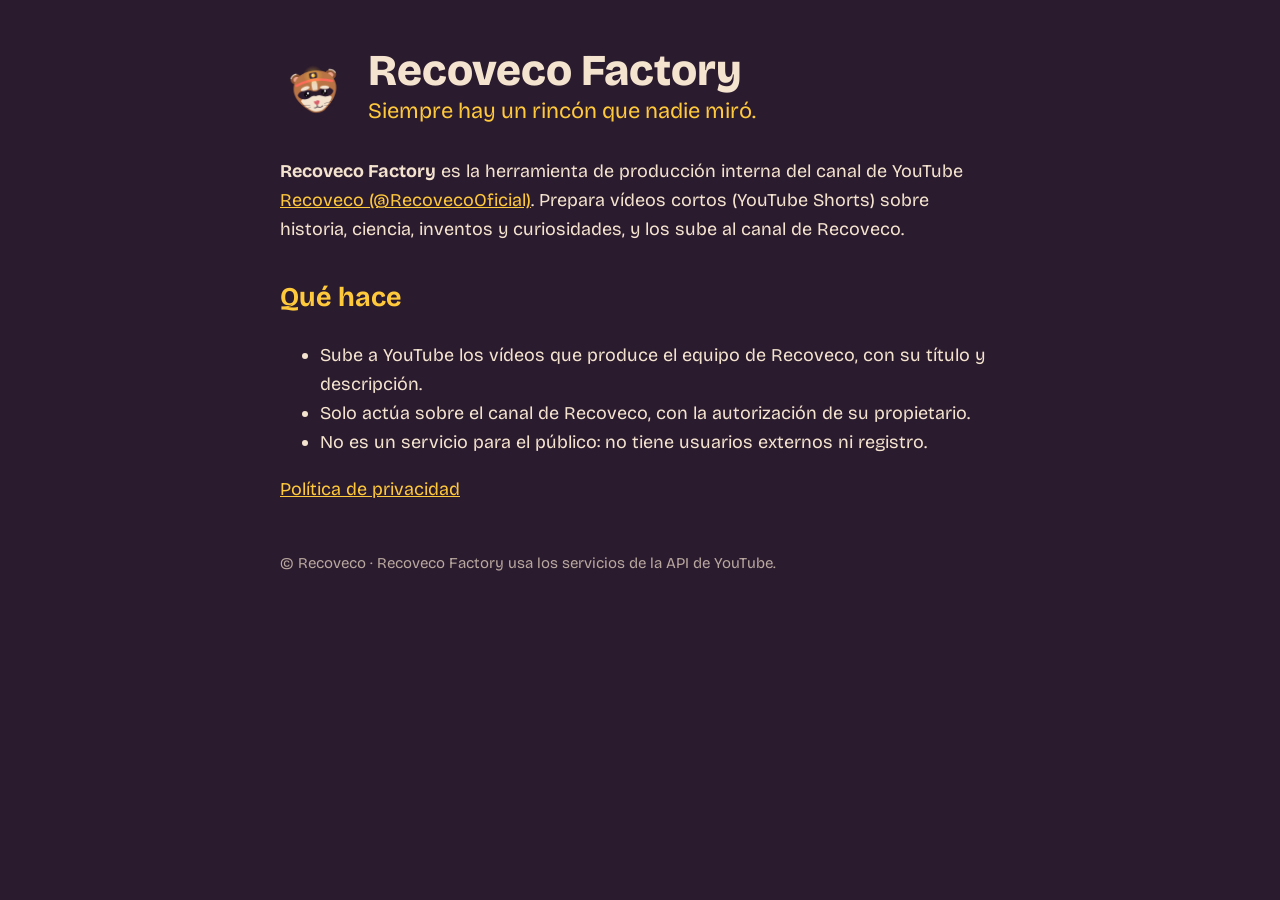
==== index.html @ 9da53783 "Add files via upload" ====
<!doctype html><html lang="es"><head><meta charset="utf-8"><meta name="viewport" content="width=device-width,initial-scale=1">
<title>Recoveco Factory</title><link rel="stylesheet" href="estilo.css"></head><body><main>
<header><img src="reco.png" alt="Reco, la mascota de Recoveco"><div><h1>Recoveco Factory</h1><p class="lema">Siempre hay un rincón que nadie miró.</p></div></header>
<p><strong>Recoveco Factory</strong> es la herramienta de producción interna del canal de YouTube
<a href="https://www.youtube.com/@RecovecoOficial">Recoveco (@RecovecoOficial)</a>. Prepara vídeos cortos
(YouTube Shorts) sobre historia, ciencia, inventos y curiosidades, y los sube al canal de Recoveco.</p>
<h2>Qué hace</h2>
<ul><li>Sube a YouTube los vídeos que produce el equipo de Recoveco, con su título y descripción.</li>
<li>Solo actúa sobre el canal de Recoveco, con la autorización de su propietario.</li>
<li>No es un servicio para el público: no tiene usuarios externos ni registro.</li></ul>
<p><a href="privacidad.html">Política de privacidad</a></p>
<footer>© Recoveco · Recoveco Factory usa los servicios de la API de YouTube.</footer>
</main></body></html>
---- estilo.css ----
@import url('https://fonts.googleapis.com/css2?family=Bricolage+Grotesque:opsz,wght@12..96,500;12..96,800&display=swap');
:root{--ciruela:#2B1B2E;--crema:#F4E4CF;--luz:#FFC93C;--coral:#FF6B5A}
*{box-sizing:border-box}
body{margin:0;background:var(--ciruela);color:var(--crema);font:18px/1.6 'Bricolage Grotesque',system-ui,sans-serif}
main{max-width:760px;margin:0 auto;padding:48px 20px}
header{display:flex;align-items:center;gap:16px;margin-bottom:28px}
header img{width:72px;height:72px}
h1{font-weight:800;font-size:44px;margin:0;line-height:1.05}
h2{color:var(--luz);margin-top:32px}
a{color:var(--luz)}
.lema{color:var(--luz);font-size:22px;margin:0}
footer{margin-top:48px;font-size:15px;opacity:.7}
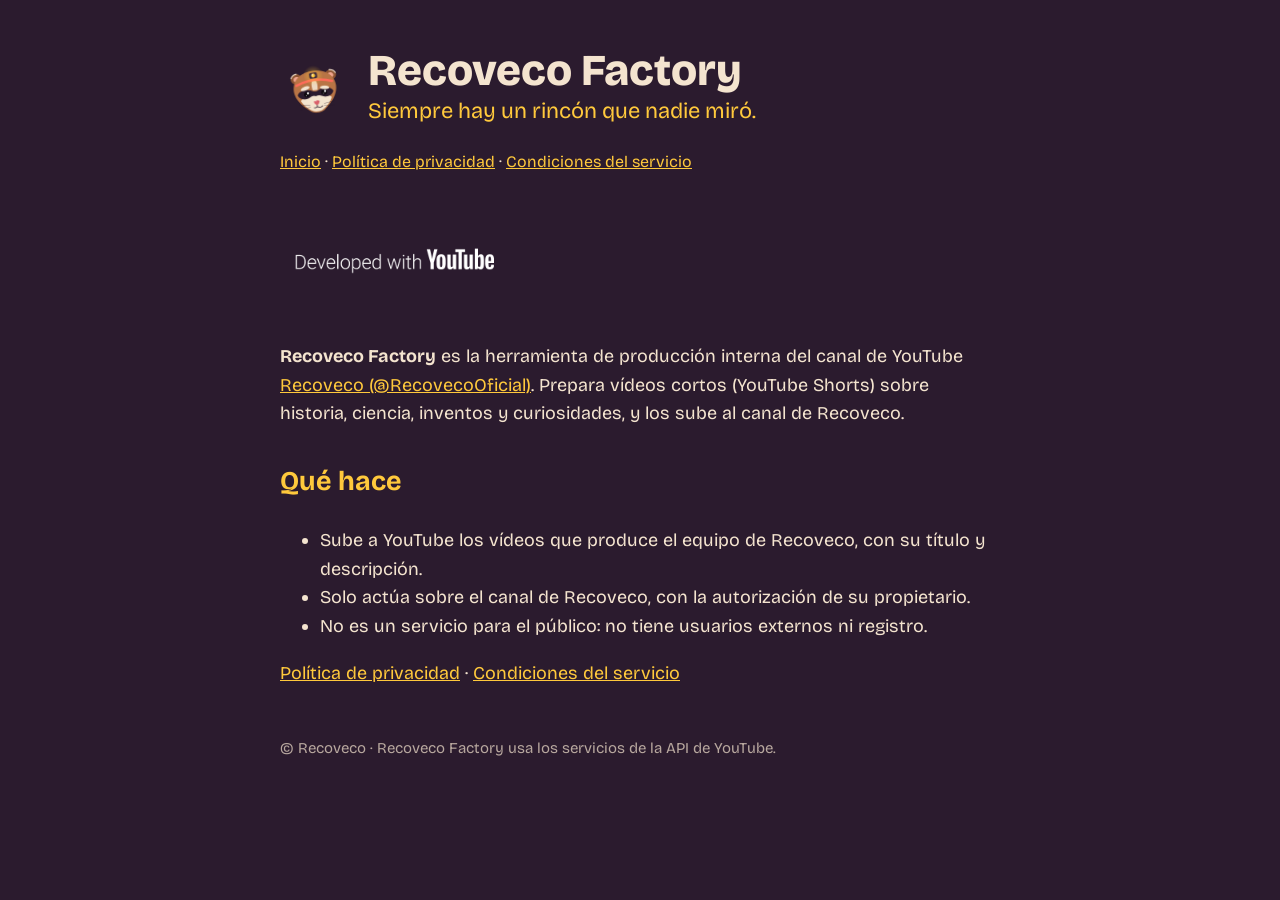
==== commit e324d1f6: "Add files via upload" ====
--- a/index.html
+++ b/index.html
@@ -1,6 +1,8 @@
 <!doctype html><html lang="es"><head><meta charset="utf-8"><meta name="viewport" content="width=device-width,initial-scale=1">
 <title>Recoveco Factory</title><link rel="stylesheet" href="estilo.css"></head><body><main>
 <header><img src="reco.png" alt="Reco, la mascota de Recoveco"><div><h1>Recoveco Factory</h1><p class="lema">Siempre hay un rincón que nadie miró.</p></div></header>
+<nav class="menu"><a href="index.html">Inicio</a> · <a href="privacidad.html">Política de privacidad</a> · <a href="terminos.html">Condiciones del servicio</a></nav>
+<a class="yt" href="https://www.youtube.com/@RecovecoOficial" title="Canal Recoveco en YouTube"><img src="developed-with-youtube.png" alt="Developed with YouTube"></a>
 <p><strong>Recoveco Factory</strong> es la herramienta de producción interna del canal de YouTube
 <a href="https://www.youtube.com/@RecovecoOficial">Recoveco (@RecovecoOficial)</a>. Prepara vídeos cortos
 (YouTube Shorts) sobre historia, ciencia, inventos y curiosidades, y los sube al canal de Recoveco.</p>
@@ -8,6 +10,6 @@
 <ul><li>Sube a YouTube los vídeos que produce el equipo de Recoveco, con su título y descripción.</li>
 <li>Solo actúa sobre el canal de Recoveco, con la autorización de su propietario.</li>
 <li>No es un servicio para el público: no tiene usuarios externos ni registro.</li></ul>
-<p><a href="privacidad.html">Política de privacidad</a></p>
+<p><a href="privacidad.html">Política de privacidad</a> · <a href="terminos.html">Condiciones del servicio</a></p>
 <footer>© Recoveco · Recoveco Factory usa los servicios de la API de YouTube.</footer>
 </main></body></html>
--- a/estilo.css
+++ b/estilo.css
@@ -10,3 +10,7 @@
 a{color:var(--luz)}
 .lema{color:var(--luz);font-size:22px;margin:0}
 footer{margin-top:48px;font-size:15px;opacity:.7}
+
+.menu{margin:-8px 0 28px;font-size:16px}
+.yt{display:inline-block;margin:8px 0 4px}
+.yt img{height:100px;margin-left:-26px;width:auto;display:block;border-radius:6px}
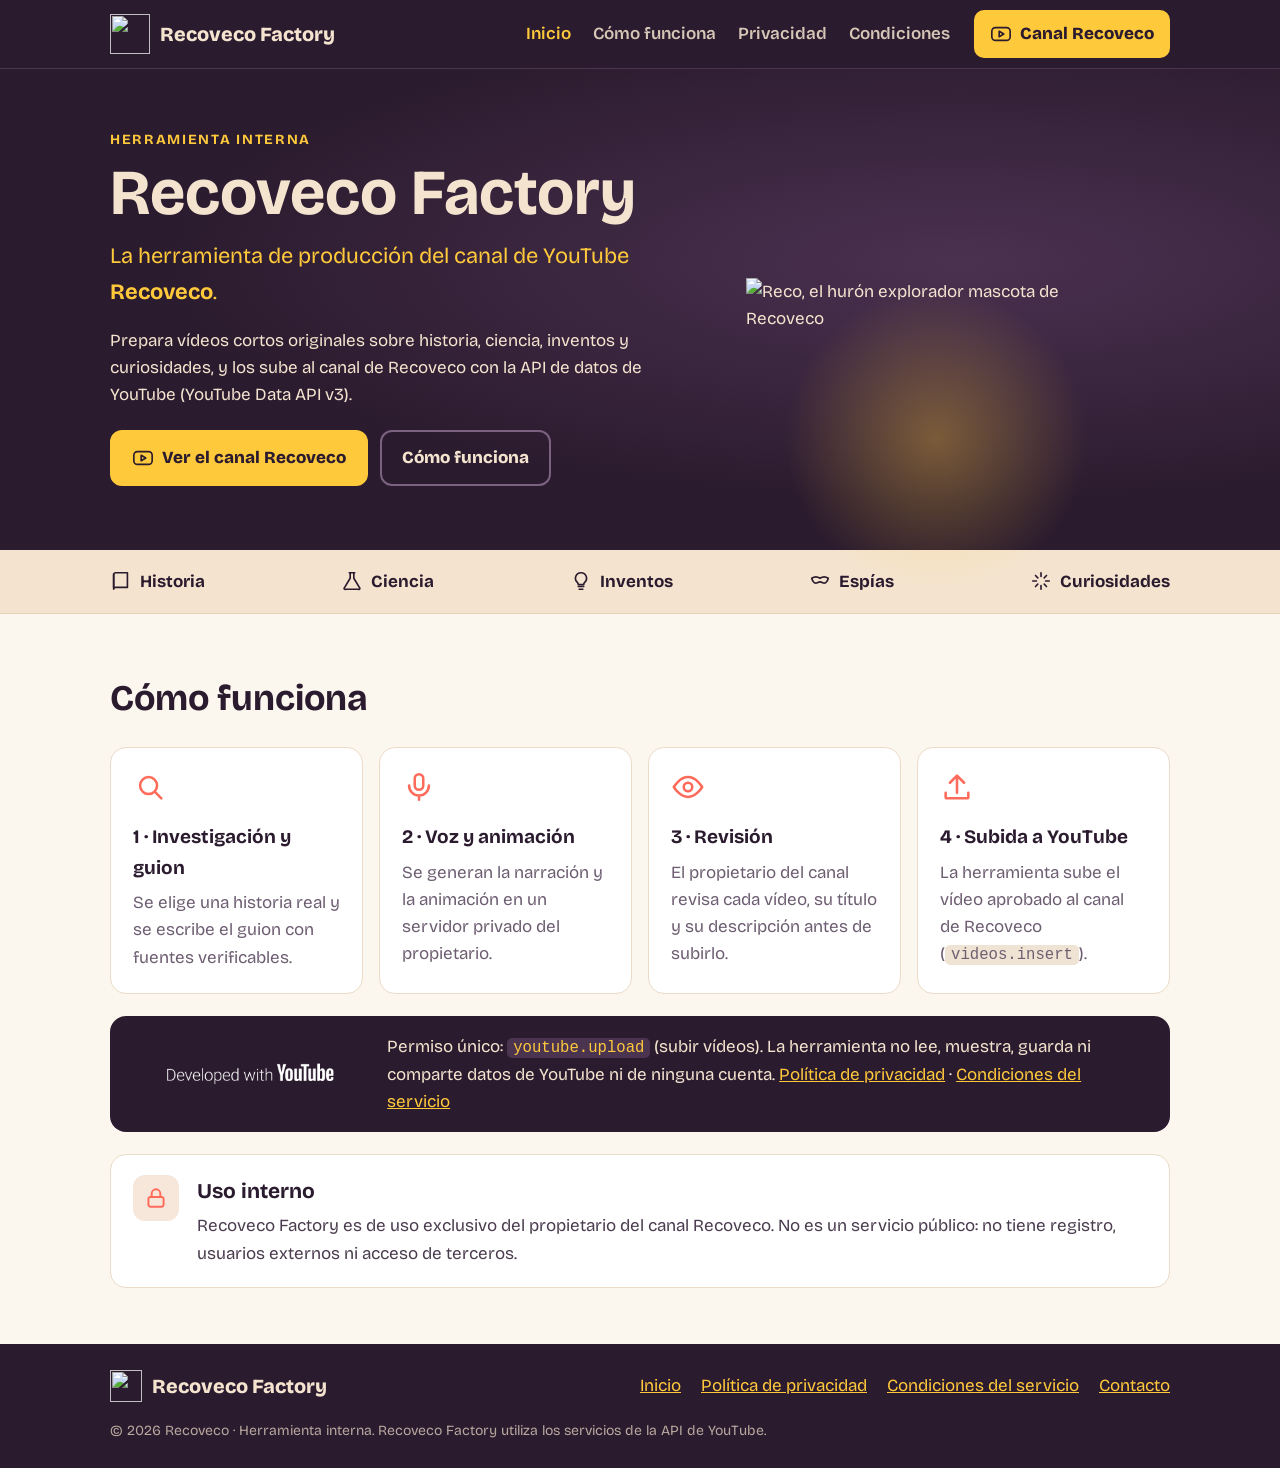
==== commit c6ed5813: "Add files via upload" ====
--- a/index.html
+++ b/index.html
@@ -1,15 +1,49 @@
 <!doctype html><html lang="es"><head><meta charset="utf-8"><meta name="viewport" content="width=device-width,initial-scale=1">
-<title>Recoveco Factory</title><link rel="stylesheet" href="estilo.css"></head><body><main>
-<header><img src="reco.png" alt="Reco, la mascota de Recoveco"><div><h1>Recoveco Factory</h1><p class="lema">Siempre hay un rincón que nadie miró.</p></div></header>
-<nav class="menu"><a href="index.html">Inicio</a> · <a href="privacidad.html">Política de privacidad</a> · <a href="terminos.html">Condiciones del servicio</a></nav>
-<a class="yt" href="https://www.youtube.com/@RecovecoOficial" title="Canal Recoveco en YouTube"><img src="developed-with-youtube.png" alt="Developed with YouTube"></a>
-<p><strong>Recoveco Factory</strong> es la herramienta de producción interna del canal de YouTube
-<a href="https://www.youtube.com/@RecovecoOficial">Recoveco (@RecovecoOficial)</a>. Prepara vídeos cortos
-(YouTube Shorts) sobre historia, ciencia, inventos y curiosidades, y los sube al canal de Recoveco.</p>
-<h2>Qué hace</h2>
-<ul><li>Sube a YouTube los vídeos que produce el equipo de Recoveco, con su título y descripción.</li>
-<li>Solo actúa sobre el canal de Recoveco, con la autorización de su propietario.</li>
-<li>No es un servicio para el público: no tiene usuarios externos ni registro.</li></ul>
-<p><a href="privacidad.html">Política de privacidad</a> · <a href="terminos.html">Condiciones del servicio</a></p>
-<footer>© Recoveco · Recoveco Factory usa los servicios de la API de YouTube.</footer>
-</main></body></html>
+<title>Recoveco Factory</title><meta name="description" content="Recoveco Factory: herramienta interna de producción del canal de YouTube Recoveco.">
+<link rel="icon" href="reco.svg"><link rel="stylesheet" href="estilo.css"></head><body>
+<header class="barra"><div class="cont barra-in">
+ <a class="marca" href="index.html"><img src="reco.svg" alt="" width="40" height="40">Recoveco Factory</a>
+ <nav><a href="index.html" class=on>Inicio</a><a href="index.html#como">Cómo funciona</a><a href="privacidad.html">Privacidad</a><a href="terminos.html">Condiciones</a></nav>
+ <a class="btn btn-canal" href="https://www.youtube.com/@RecovecoOficial"><svg class="ico" viewBox="0 0 24 24" fill="none" stroke="currentColor" stroke-width="1.8" stroke-linecap="round" stroke-linejoin="round" aria-hidden="true"><rect x="2" y="5" width="20" height="14" rx="4"/><path d="M10 9l5 3-5 3z"/></svg>Canal Recoveco</a>
+</div></header>
+
+<section class="heroe"><div class="cont heroe-in">
+ <div>
+  <p class="eti">Herramienta interna</p>
+  <h1>Recoveco Factory</h1>
+  <p class="sub">La herramienta de producción del canal de YouTube <strong>Recoveco</strong>.</p>
+  <p>Prepara vídeos cortos originales sobre historia, ciencia, inventos y curiosidades, y los sube al canal
+  de Recoveco con la API de datos de YouTube (YouTube Data API v3).</p>
+  <div class="ctas"><a class="btn" href="https://www.youtube.com/@RecovecoOficial"><svg class="ico" viewBox="0 0 24 24" fill="none" stroke="currentColor" stroke-width="1.8" stroke-linecap="round" stroke-linejoin="round" aria-hidden="true"><rect x="2" y="5" width="20" height="14" rx="4"/><path d="M10 9l5 3-5 3z"/></svg>Ver el canal Recoveco</a>
+  <a class="btn btn-sec" href="#como">Cómo funciona</a></div>
+ </div>
+ <div class="reco"><div class="halo"></div><img src="reco.svg" alt="Reco, el hurón explorador mascota de Recoveco"></div>
+</div></section>
+<section class="temas"><div class="cont temas-in">
+ <span><svg class="ico" viewBox="0 0 24 24" fill="none" stroke="currentColor" stroke-width="1.8" stroke-linecap="round" stroke-linejoin="round" aria-hidden="true"><path d="M4 5a2 2 0 0 1 2-2h13v16H6a2 2 0 0 0-2 2z"/><path d="M4 19V5"/></svg>Historia</span><span><svg class="ico" viewBox="0 0 24 24" fill="none" stroke="currentColor" stroke-width="1.8" stroke-linecap="round" stroke-linejoin="round" aria-hidden="true"><path d="M9 3h6M10 3v6L4 19a1 1 0 0 0 1 2h14a1 1 0 0 0 1-2l-6-10V3"/></svg>Ciencia</span><span><svg class="ico" viewBox="0 0 24 24" fill="none" stroke="currentColor" stroke-width="1.8" stroke-linecap="round" stroke-linejoin="round" aria-hidden="true"><path d="M9 18h6M10 21h4"/><path d="M12 3a6 6 0 0 0-4 10.5c.7.7 1 1.5 1 2.5h6c0-1 .3-1.8 1-2.5A6 6 0 0 0 12 3z"/></svg>Inventos</span>
+ <span><svg class="ico" viewBox="0 0 24 24" fill="none" stroke="currentColor" stroke-width="1.8" stroke-linecap="round" stroke-linejoin="round" aria-hidden="true"><path d="M3 9c3-2 6-2 9 0 3-2 6-2 9 0-1 5-4 6-6 5-1-.5-2-1-3-1s-2 .5-3 1c-2 1-5 0-6-5z"/></svg>Espías</span><span><svg class="ico" viewBox="0 0 24 24" fill="none" stroke="currentColor" stroke-width="1.8" stroke-linecap="round" stroke-linejoin="round" aria-hidden="true"><path d="M12 3v4M12 17v4M3 12h4M17 12h4M6 6l2.5 2.5M15.5 15.5L18 18M6 18l2.5-2.5M15.5 8.5L18 6"/></svg>Curiosidades</span>
+</div></section>
+<main class="cont">
+ <h2 class="tit" id="como">Cómo funciona</h2>
+ <ol class="pasos">
+  <li><svg class="ico ico-paso" viewBox="0 0 24 24" fill="none" stroke="currentColor" stroke-width="1.8" stroke-linecap="round" stroke-linejoin="round" aria-hidden="true"><circle cx="11" cy="11" r="6"/><path d="M20 20l-4.5-4.5"/></svg><h3>1 · Investigación y guion</h3><p>Se elige una historia real y se escribe el guion con fuentes verificables.</p></li>
+  <li><svg class="ico ico-paso" viewBox="0 0 24 24" fill="none" stroke="currentColor" stroke-width="1.8" stroke-linecap="round" stroke-linejoin="round" aria-hidden="true"><rect x="9" y="3" width="6" height="11" rx="3"/><path d="M5 11a7 7 0 0 0 14 0M12 18v3"/></svg><h3>2 · Voz y animación</h3><p>Se generan la narración y la animación en un servidor privado del propietario.</p></li>
+  <li><svg class="ico ico-paso" viewBox="0 0 24 24" fill="none" stroke="currentColor" stroke-width="1.8" stroke-linecap="round" stroke-linejoin="round" aria-hidden="true"><path d="M2 12s4-7 10-7 10 7 10 7-4 7-10 7S2 12 2 12z"/><circle cx="12" cy="12" r="3"/></svg><h3>3 · Revisión</h3><p>El propietario del canal revisa cada vídeo, su título y su descripción antes de subirlo.</p></li>
+  <li><svg class="ico ico-paso" viewBox="0 0 24 24" fill="none" stroke="currentColor" stroke-width="1.8" stroke-linecap="round" stroke-linejoin="round" aria-hidden="true"><path d="M12 16V4M7 9l5-5 5 5"/><path d="M4 16v3a1 1 0 0 0 1 1h14a1 1 0 0 0 1-1v-3"/></svg><h3>4 · Subida a YouTube</h3><p>La herramienta sube el vídeo aprobado al canal de Recoveco (<code>videos.insert</code>).</p></li>
+ </ol>
+ <div class="api">
+  <a class="yt" href="https://www.youtube.com/@RecovecoOficial" title="Canal Recoveco en YouTube"><img src="developed-with-youtube.png" alt="Developed with YouTube"></a>
+  <p>Permiso único: <code>youtube.upload</code> (subir vídeos). La herramienta no lee, muestra, guarda ni comparte
+  datos de YouTube ni de ninguna cuenta. <a href="privacidad.html">Política de privacidad</a> ·
+  <a href="terminos.html">Condiciones del servicio</a></p>
+ </div>
+ <section class="aviso"><svg class="ico ico-caja" viewBox="0 0 24 24" fill="none" stroke="currentColor" stroke-width="1.8" stroke-linecap="round" stroke-linejoin="round" aria-hidden="true"><rect x="5" y="11" width="14" height="9" rx="2"/><path d="M8 11V8a4 4 0 0 1 8 0v3"/></svg><div><h2>Uso interno</h2>
+  <p>Recoveco Factory es de uso exclusivo del propietario del canal Recoveco. No es un servicio público:
+  no tiene registro, usuarios externos ni acceso de terceros.</p></div></section>
+</main>
+<footer class="pie"><div class="cont pie-in">
+ <span class="marca"><img src="reco.svg" alt="" width="32" height="32">Recoveco Factory</span>
+ <nav><a href="index.html">Inicio</a><a href="privacidad.html">Política de privacidad</a>
+ <a href="terminos.html">Condiciones del servicio</a><a href="mailto:jarithneira@gmail.com">Contacto</a></nav>
+ <p>© 2026 Recoveco · Herramienta interna. Recoveco Factory utiliza los servicios de la API de YouTube.</p>
+</div></footer></body></html>
--- a/estilo.css
+++ b/estilo.css
@@ -1,16 +1,43 @@
-@import url('https://fonts.googleapis.com/css2?family=Bricolage+Grotesque:opsz,wght@12..96,500;12..96,800&display=swap');
-:root{--ciruela:#2B1B2E;--crema:#F4E4CF;--luz:#FFC93C;--coral:#FF6B5A}
-*{box-sizing:border-box}
-body{margin:0;background:var(--ciruela);color:var(--crema);font:18px/1.6 'Bricolage Grotesque',system-ui,sans-serif}
-main{max-width:760px;margin:0 auto;padding:48px 20px}
-header{display:flex;align-items:center;gap:16px;margin-bottom:28px}
-header img{width:72px;height:72px}
-h1{font-weight:800;font-size:44px;margin:0;line-height:1.05}
-h2{color:var(--luz);margin-top:32px}
-a{color:var(--luz)}
-.lema{color:var(--luz);font-size:22px;margin:0}
-footer{margin-top:48px;font-size:15px;opacity:.7}
-
-.menu{margin:-8px 0 28px;font-size:16px}
-.yt{display:inline-block;margin:8px 0 4px}
-.yt img{height:100px;margin-left:-26px;width:auto;display:block;border-radius:6px}
+@import url('https://fonts.googleapis.com/css2?family=Bricolage+Grotesque:opsz,wght@12..96,500;12..96,700;12..96,800&display=swap');
+:root{--ciruela:#2B1B2E;--ciruela2:#3D2843;--crema:#F4E4CF;--papel:#FBF6EE;--luz:#FFC93C;--coral:#FF6B5A;--caramelo:#B87445;--tinta:#2B1B2E;--gris:#6E5E72}
+*{box-sizing:border-box}html{scroll-behavior:smooth}
+body{margin:0;background:var(--papel);color:var(--tinta);font:17px/1.6 'Bricolage Grotesque',system-ui,sans-serif}
+a{color:inherit}.cont{max-width:1100px;margin:0 auto;padding:0 20px}
+code{background:#efe3d3;padding:1px 6px;border-radius:5px;font-size:.92em}
+.ico{width:22px;height:22px;flex:none}
+.btn{display:inline-flex;align-items:center;gap:8px;background:var(--luz);color:var(--ciruela);font-weight:800;text-decoration:none;
+ padding:12px 20px;border-radius:12px;border:2px solid var(--luz)}
+.btn:hover{filter:brightness(1.05)}.btn-sec{background:transparent;color:var(--crema);border-color:#7a6280}
+.barra{background:var(--ciruela);color:var(--crema);position:sticky;top:0;z-index:5;border-bottom:1px solid #4a3450}
+.barra-in{display:flex;align-items:center;gap:24px;height:68px}
+.marca{display:flex;align-items:center;gap:10px;font-weight:800;font-size:20px;text-decoration:none}
+.barra nav{display:flex;gap:22px;margin-left:auto}.barra nav a{text-decoration:none;opacity:.85;font-weight:600}
+.barra nav a.on,.barra nav a:hover{opacity:1;color:var(--luz)}
+.btn-canal{padding:8px 14px;border-radius:10px}
+.heroe{background:radial-gradient(ellipse at 75% 40%,#4A3150 0,var(--ciruela) 60%);color:var(--crema)}
+.heroe-in{display:grid;grid-template-columns:1.2fr 1fr;gap:30px;align-items:center;padding:56px 20px 64px}
+.eti{display:inline-block;margin:0 0 10px;color:var(--luz);font-weight:700;letter-spacing:.12em;text-transform:uppercase;font-size:14px}
+.heroe h1{font-size:64px;line-height:1;margin:0 0 14px}.sub{font-size:22px;color:var(--luz);margin:0 0 14px}
+.ctas{display:flex;gap:12px;flex-wrap:wrap;margin-top:22px}
+.reco{position:relative;display:flex;justify-content:center}.reco img{width:min(380px,90%);position:relative}
+.halo{position:absolute;top:-6%;left:50%;width:70%;aspect-ratio:1;transform:translateX(-50%);
+ background:radial-gradient(circle,rgba(255,201,60,.35),transparent 65%)}
+.temas{background:var(--crema);border-bottom:1px solid #e6d3bb}
+.temas-in{display:flex;justify-content:space-between;flex-wrap:wrap;gap:14px;padding:18px 20px;font-weight:700}
+.temas span{display:flex;align-items:center;gap:8px;color:var(--ciruela)}
+.tit{font-size:36px;margin:56px 0 20px}
+.pasos{list-style:none;padding:0;margin:0;display:grid;grid-template-columns:repeat(4,1fr);gap:16px}
+.pasos li{background:#fff;border:1px solid #eadcc8;border-radius:16px;padding:22px}
+.ico-paso{width:34px;height:34px;color:var(--coral)}.pasos h3{margin:10px 0 6px;font-size:19px}.pasos p{margin:0;color:var(--gris)}
+.api{display:flex;align-items:center;gap:20px;background:var(--ciruela);color:var(--crema);border-radius:16px;padding:16px 22px;margin:22px 0}
+.api p{margin:0}.api a{color:var(--luz)}.api code{background:#4A3450;color:var(--luz)}.yt img{height:84px;width:auto;display:block}
+.aviso,.fila{display:flex;gap:18px;align-items:flex-start;background:#fff;border:1px solid #eadcc8;border-radius:16px;padding:20px 22px;margin:16px 0}
+.aviso{margin-bottom:56px}.aviso h2,.fila h2{margin:0 0 4px;font-size:21px}.aviso p,.fila p{margin:0;color:#4b3d4f}
+.ico-caja{width:46px;height:46px;padding:10px;border-radius:12px;background:#F7E7DA;color:var(--coral)}
+.fila a,.aviso a,.doc a{color:#9B3B2F}
+.doc{max-width:860px;padding-top:44px;padding-bottom:56px}.doc h1{font-size:48px;margin:0}.fecha{color:var(--gris);margin:4px 0 18px}
+.pie{background:var(--ciruela);color:var(--crema)}.pie-in{display:flex;flex-wrap:wrap;align-items:center;gap:18px 32px;padding:26px 20px}
+.pie nav{display:flex;gap:20px;flex-wrap:wrap;margin-left:auto}.pie nav a{color:var(--luz)}.pie p{flex-basis:100%;margin:0;opacity:.7;font-size:14px}
+@media(max-width:860px){.barra nav{display:none}.heroe-in{grid-template-columns:1fr}.heroe h1{font-size:46px}
+ .pasos{grid-template-columns:1fr 1fr}.api{flex-direction:column;align-items:flex-start}.reco{order:-1}.reco img{width:220px}}
+@media(max-width:520px){.pasos{grid-template-columns:1fr}.btn-canal{display:none}}
